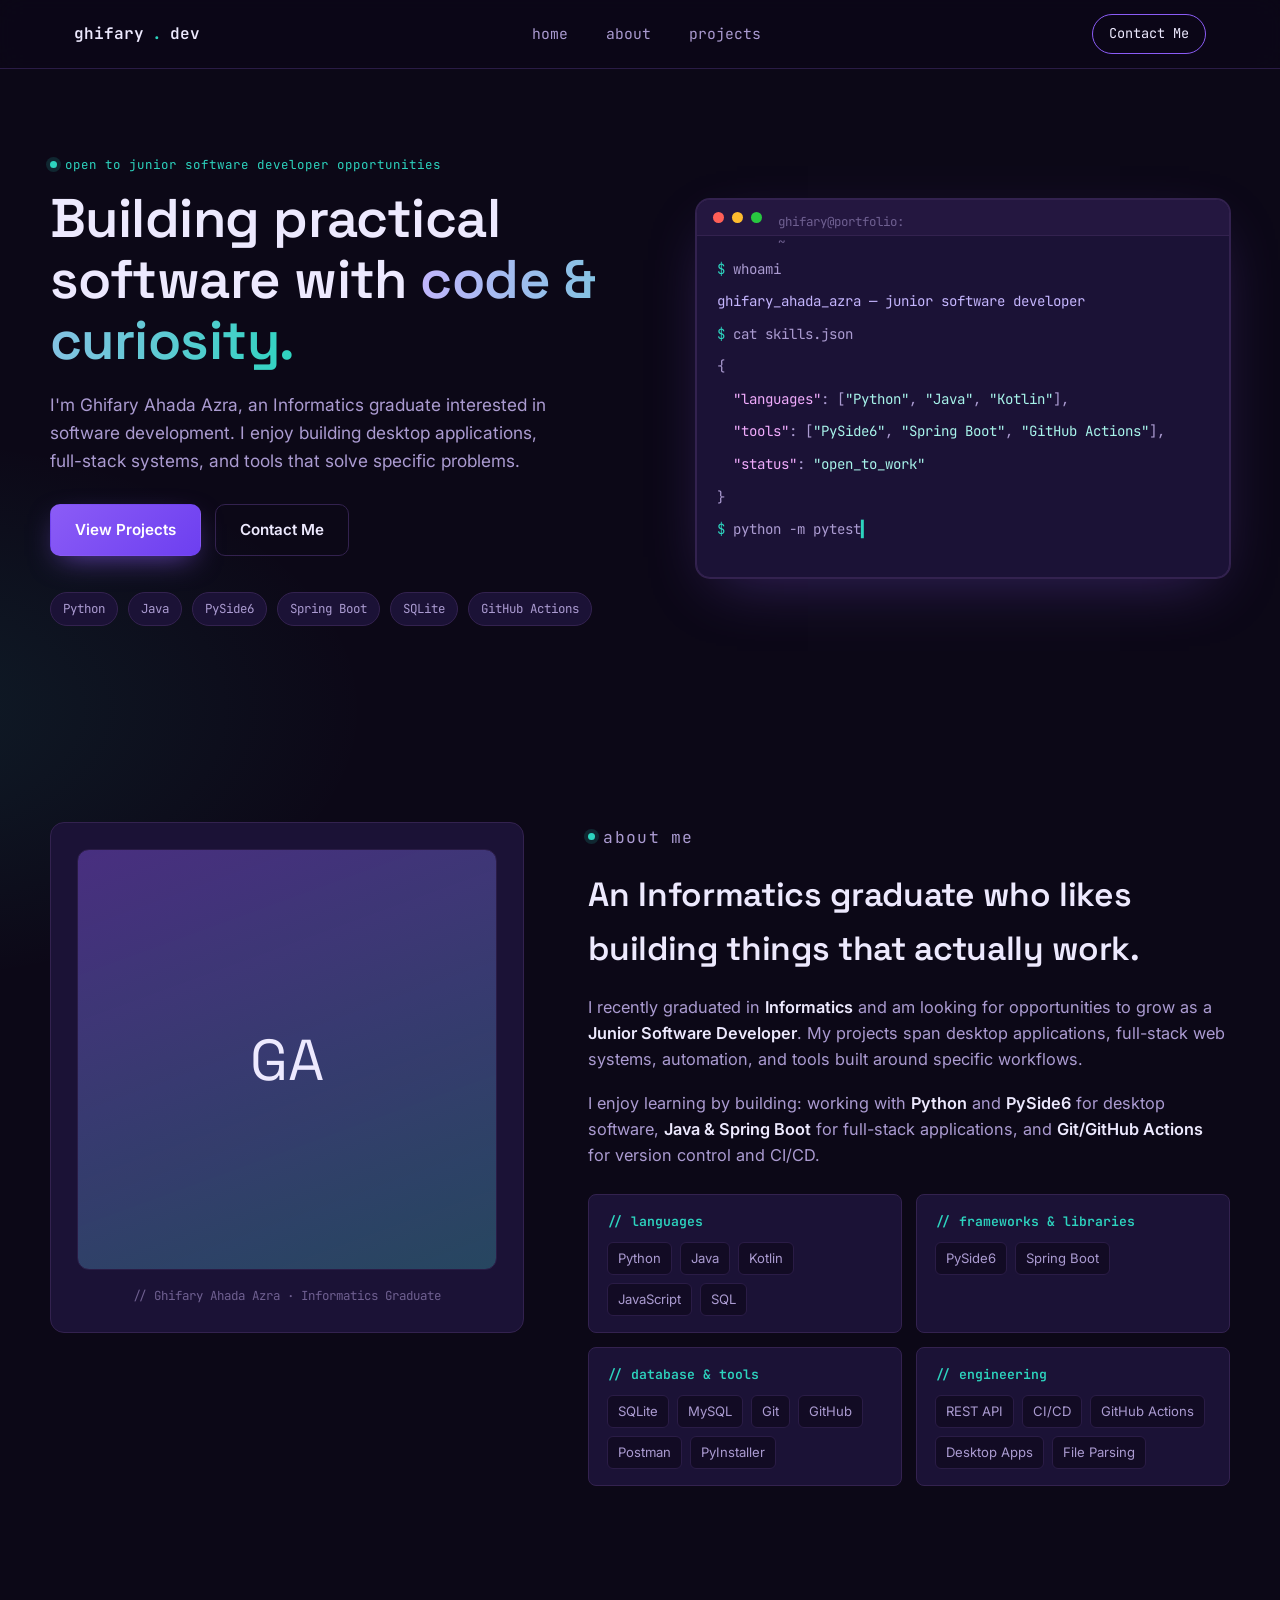
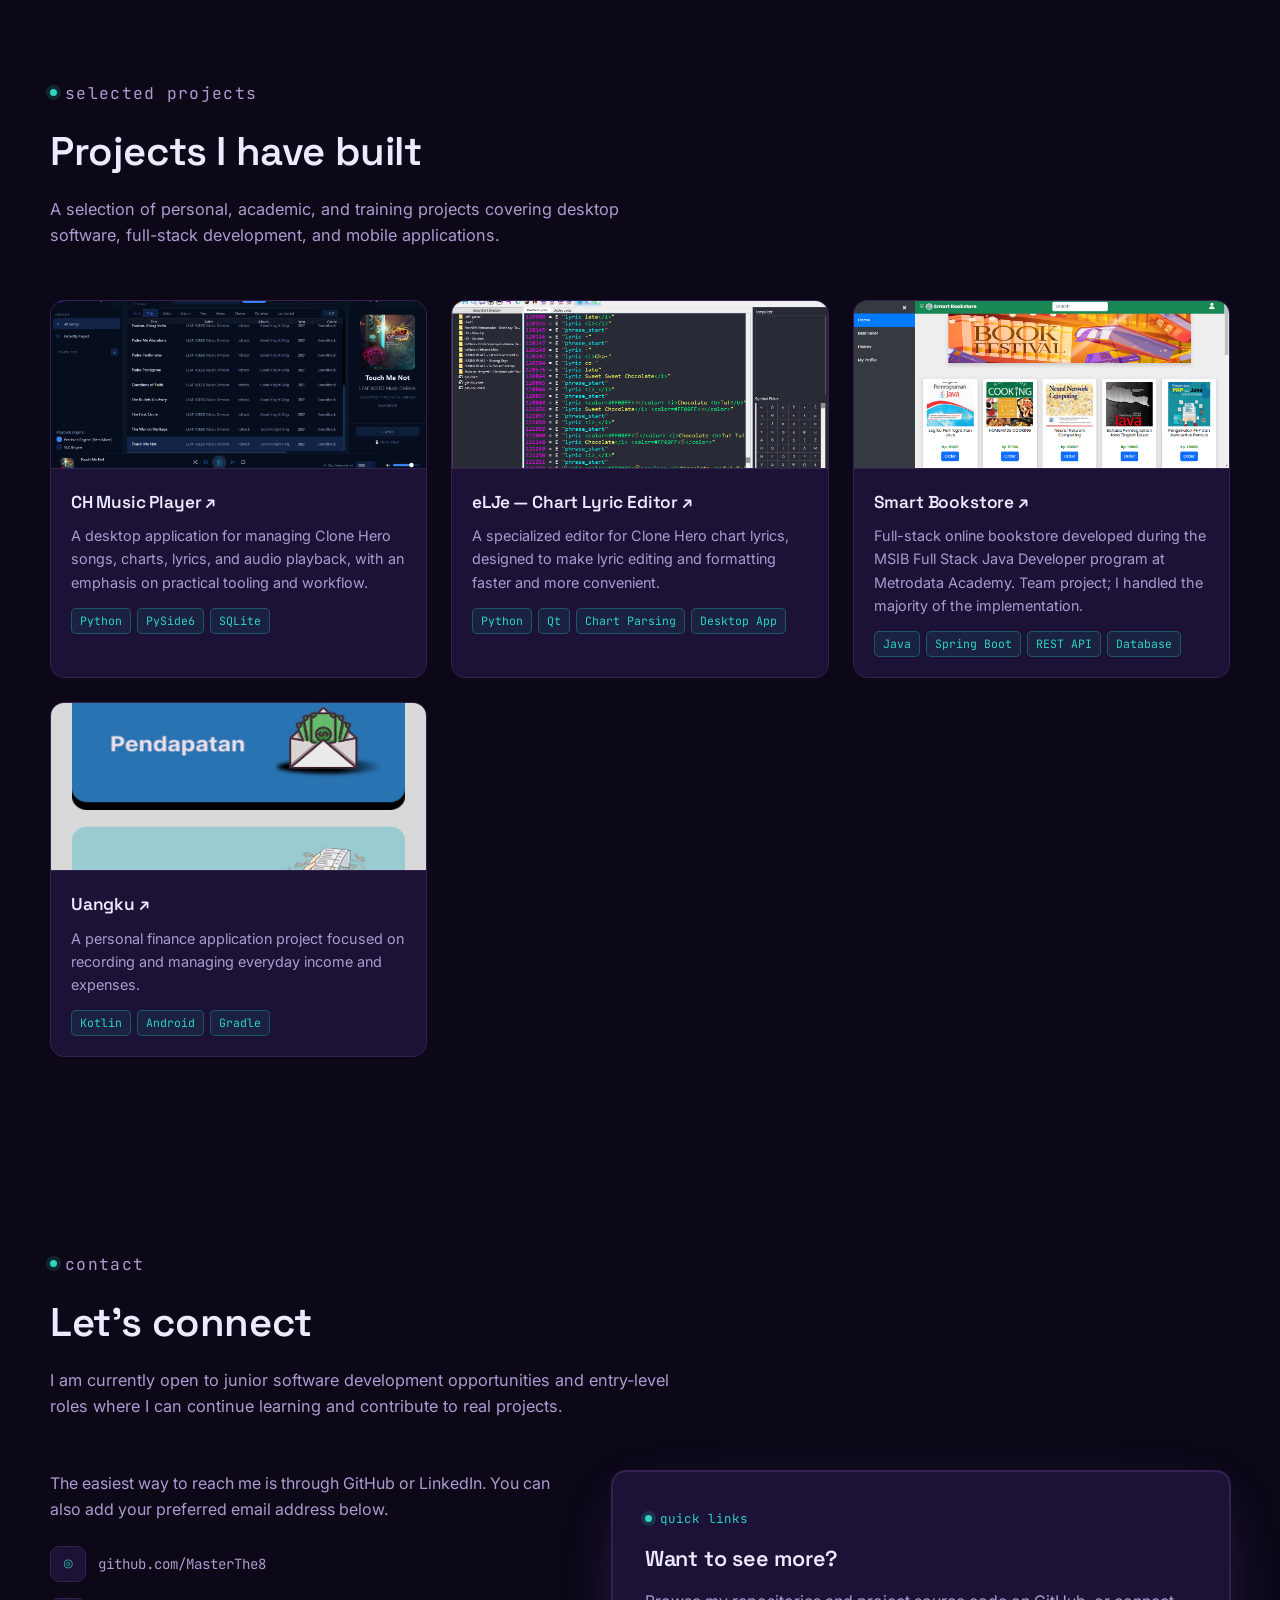
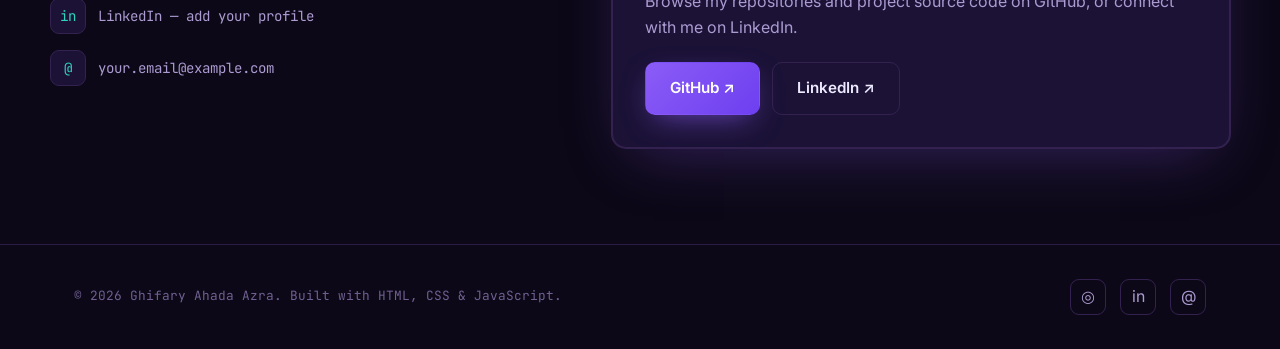
==== index.html @ c0bb08ba "initial commit" ====
<!DOCTYPE html>
<html lang="id">
<head>
<meta charset="UTF-8">
<meta name="viewport" content="width=device-width, initial-scale=1.0">
<title>Ghifary Ahada Azra — Junior Software Developer</title>
<meta name="description" content="Portfolio Ghifary Ahada Azra, Informatics graduate interested in software development, desktop applications, Java, Python, and full-stack development.">
<link rel="preconnect" href="https://fonts.googleapis.com">
<link href="https://fonts.googleapis.com/css2?family=Space+Grotesk:wght@500;600;700&family=Inter:wght@400;500;600;700&family=JetBrains+Mono:wght@400;500;600&display=swap" rel="stylesheet">
<link rel="stylesheet" href="style.css">
</head>
<body>

<!-- ============ NAVBAR ============ -->
<header class="navbar">
  <div class="wrap nav-inner">
    <a href="#home" class="brand">ghifary<span class="dot">.</span>dev</a>
    <nav class="nav-links" id="navLinks">
      <a href="#home">home</a>
      <a href="#about">about</a>
      <a href="#projects">projects</a>
    </nav>
    <a href="#contact" class="nav-cta desktop-only">Contact Me</a>
    <button class="nav-toggle" id="navToggle" aria-label="Buka menu navigasi" aria-expanded="false">
      <span></span><span></span><span></span>
    </button>
  </div>
</header>

<!-- ============ HERO ============ -->
<section class="hero wrap" id="home">
  <div class="hero-copy">
    <p class="eyebrow">open to junior software developer opportunities</p>
    <h1>Building practical software with <span class="grad">code &amp; curiosity.</span></h1>
    <p class="lede">
      I'm Ghifary Ahada Azra, an Informatics graduate interested in software development.
      I enjoy building desktop applications, full-stack systems, and tools that solve specific problems.
    </p>
    <div class="hero-actions">
      <a href="#projects" class="btn btn-primary">View Projects</a>
      <a href="#contact" class="btn btn-ghost">Contact Me</a>
    </div>
    <div class="stack-row">
      <span class="chip">Python</span>
      <span class="chip">Java</span>
      <span class="chip">PySide6</span>
      <span class="chip">Spring Boot</span>
      <span class="chip">SQLite</span>
      <span class="chip">GitHub Actions</span>
    </div>
  </div>

  <div class="terminal reveal">
    <div class="terminal-bar">
      <span></span><span></span><span></span>
      <span class="terminal-title">ghifary@portfolio: ~</span>
    </div>
    <div class="terminal-body">
      <div class="line"><span class="prompt">$</span> whoami</div>
      <div class="line out">ghifary_ahada_azra — junior software developer</div>
      <div class="line"><span class="prompt">$</span> cat skills.json</div>
      <div class="line">{</div>
      <div class="line">&nbsp;&nbsp;<span class="key">"languages"</span>: [<span class="str">"Python"</span>, <span class="str">"Java"</span>, <span class="str">"Kotlin"</span>],</div>
      <div class="line">&nbsp;&nbsp;<span class="key">"tools"</span>: [<span class="str">"PySide6"</span>, <span class="str">"Spring Boot"</span>, <span class="str">"GitHub Actions"</span>],</div>
      <div class="line">&nbsp;&nbsp;<span class="key">"status"</span>: <span class="str">"open_to_work"</span></div>
      <div class="line">}</div>
      <div class="line"><span class="prompt">$</span> <span id="typed-line"></span></div>
    </div>
  </div>
</section>

<!-- ============ ABOUT ============ -->
<section class="section about wrap reveal" id="about">
  <div class="about-visual">
    <div class="avatar-frame">GA</div>
    <p class="caption">// Ghifary Ahada Azra · Informatics Graduate</p>
  </div>

  <div class="about-body">
    <p class="eyebrow">about me</p>
    <h2 style="font-size:clamp(1.6rem,3vw,2.1rem); margin-bottom:18px;">An Informatics graduate who likes building things that actually work.</h2>
    <p>
      I recently graduated in <strong>Informatics</strong> and am looking for opportunities to grow as a
      <strong>Junior Software Developer</strong>. My projects span desktop applications, full-stack web systems,
      automation, and tools built around specific workflows.
    </p>
    <p>
      I enjoy learning by building: working with <strong>Python</strong> and <strong>PySide6</strong> for desktop software,
      <strong>Java &amp; Spring Boot</strong> for full-stack applications, and <strong>Git/GitHub Actions</strong> for version control and CI/CD.
    </p>

    <div class="skill-groups">
      <div class="skill-card">
        <h4>// languages</h4>
        <ul><li>Python</li><li>Java</li><li>Kotlin</li><li>JavaScript</li><li>SQL</li></ul>
      </div>
      <div class="skill-card">
        <h4>// frameworks &amp; libraries</h4>
        <ul><li>PySide6</li><li>Spring Boot</li>
      </div>
      <div class="skill-card">
        <h4>// database &amp; tools</h4>
        <ul><li>SQLite</li><li>MySQL</li><li>Git</li><li>GitHub</li><li>Postman</li><li>PyInstaller</li></ul>
      </div>
      <div class="skill-card">
        <h4>// engineering</h4>
        <ul><li>REST API</li><li>CI/CD</li><li>GitHub Actions</li><li>Desktop Apps</li><li>File Parsing</li></ul>
      </div>
    </div>
  </div>
</section>

<!-- ============ PROJECTS ============ -->
<section class="section wrap" id="projects">
  <div class="section-head reveal">
    <p class="eyebrow">selected projects</p>
    <h2>Projects I have built</h2>
    <p>A selection of personal, academic, and training projects covering desktop software, full-stack development, and mobile applications.</p>
  </div>

  <div class="projects-grid">

    <article class="project-card reveal">
      <div class="project-thumb">
        <img src="img/ch_music_player.png" alt="CH Music Player interface screenshot">
      </div>
      <div class="project-body">
        <h3>
          <a href="https://github.com/MasterThe8" target="_blank" rel="noopener">
            CH Music Player ↗
          </a>
        </h3>
        <p>A desktop application for managing Clone Hero songs, charts, lyrics, and audio playback, with an emphasis on practical tooling and workflow.</p>
        <div class="tag-row">
          <span>Python</span>
          <span>PySide6</span>
          <span>SQLite</span>
        </div>
      </div>
    </article>

    <article class="project-card reveal">
      <div class="project-thumb">
        <img src="img/elje.jpg" alt="eLJe Chart Lyric Editor screenshot">
      </div>
      <div class="project-body">
        <h3>
          <a href="https://github.com/MasterThe8/eLJe-LyricJutsuEditor" target="_blank" rel="noopener">
            eLJe — Chart Lyric Editor ↗
          </a>
        </h3>
        <p>A specialized editor for Clone Hero chart lyrics, designed to make lyric editing and formatting faster and more convenient.</p>
        <div class="tag-row">
          <span>Python</span>
          <span>Qt</span>
          <span>Chart Parsing</span>
          <span>Desktop App</span>
        </div>
      </div>
    </article>

    <article class="project-card reveal">
      <div class="project-thumb">
        <img src="img/smart_bookstore.jpg" alt="Smart Bookstore dashboard screenshot">
      </div>
      <div class="project-body">
        <h3>
          <a href="https://github.com/MasterThe8/Aplikasi-Toko-Buku-Online-Menggunakan-Spring-Boot" target="_blank" rel="noopener">
            Smart Bookstore ↗
          </a>
        </h3>
        <p>Full-stack online bookstore developed during the MSIB Full Stack Java Developer program at Metrodata Academy. Team project; I handled the majority of the implementation.</p>
        <div class="tag-row">
          <span>Java</span>
          <span>Spring Boot</span>
          <span>REST API</span>
          <span>Database</span>
        </div>
      </div>
    </article>

    <article class="project-card reveal">
      <div class="project-thumb">
        <img src="img/uangku.jpeg" alt="Uangku mobile application screenshot">
      </div>
      <div class="project-body">
        <h3>
          <a href="https://github.com/MasterThe8/Uangku" target="_blank" rel="noopener">
            Uangku ↗
          </a>
        </h3>
        <p>A personal finance application project focused on recording and managing everyday income and expenses.</p>
        <div class="tag-row">
          <span>Kotlin</span>
          <span>Android</span>
          <span>Gradle</span>
        </div>
      </div>
    </article>

  </div>
</section>


<!-- ============ CONTACT ============ -->
<section class="section wrap" id="contact">
  <div class="section-head reveal">
    <p class="eyebrow">contact</p>
    <h2>Let’s connect</h2>
    <p>I am currently open to junior software development opportunities and entry-level roles where I can continue learning and contribute to real projects.</p>
  </div>

  <div class="contact-inner">
    <div class="contact-info reveal">
      <p>The easiest way to reach me is through GitHub or LinkedIn. You can also add your preferred email address below.</p>
      <ul class="info-list">
        <li><span class="info-ico">◎</span> <a href="https://github.com/MasterThe8" target="_blank" rel="noopener">github.com/MasterThe8</a></li>
        <li><span class="info-ico">in</span> <a href="#" target="_blank" rel="noopener">LinkedIn — add your profile</a></li>
        <li><span class="info-ico">@</span> <a href="mailto:your.email@example.com">your.email@example.com</a></li>
      </ul>
    </div>

    <div class="form-card reveal">
      <p class="eyebrow">quick links</p>
      <h3 style="font-size:1.35rem; margin-bottom:12px;">Want to see more?</h3>
      <p style="color:var(--text-dim); margin-bottom:22px;">Browse my repositories and project source code on GitHub, or connect with me on LinkedIn.</p>
      <div style="display:flex; gap:12px; flex-wrap:wrap;">
        <a href="https://github.com/MasterThe8" target="_blank" rel="noopener" class="btn btn-primary">GitHub ↗</a>
        <a href="#" class="btn btn-ghost">LinkedIn ↗</a>
      </div>
    </div>
  </div>
</section>

<!-- ============ FOOTER ============ -->
<footer>
  <div class="wrap footer-inner">
    <p>© <span id="year"></span> Ghifary Ahada Azra. Built with HTML, CSS &amp; JavaScript.</p>
    <div class="social-row">
      <a href="https://github.com/MasterThe8" target="_blank" rel="noopener" aria-label="GitHub">◎</a>
      <a href="#" target="_blank" rel="noopener" aria-label="LinkedIn">in</a>
      <a href="mailto:your.email@example.com" aria-label="Email">@</a>
    </div>
  </div>
</footer>

<script src="script.js"></script>

</body>
</html>
---- style.css ----
/* ============ TOKENS ============ */
  :root{
    --bg:#0c0817;
    --bg-alt:#120b24;
    --surface:#1b1236;
    --surface-2:#241740;
    --border:#33224f;
    --border-soft:#2a1c46;
    --primary:#8b5cf6;
    --primary-dim:#6d3ff0;
    --primary-light:#c4b5fd;
    --accent:#2dd4bf;
    --accent-soft:#a7f3ea;
    --text:#ede9fe;
    --text-dim:#ab9bd1;
    --text-mute:#6f6091;
    --mono: 'JetBrains Mono', ui-monospace, monospace;
    --display: 'Space Grotesk', 'Inter', sans-serif;
    --body: 'Inter', sans-serif;
    --radius: 14px;
    --radius-sm: 8px;
    --shadow-glow: 0 0 0 1px var(--border), 0 20px 60px -20px rgba(139,92,246,.35);
    --maxw: 1180px;
  }

  *,*::before,*::after{ box-sizing:border-box; margin:0; padding:0; }
  html{ scroll-behavior:smooth; }
  @media (prefers-reduced-motion: reduce){
    html{ scroll-behavior:auto; }
    *{ animation-duration:.01ms !important; animation-iteration-count:1 !important; transition-duration:.01ms !important; }
  }

  body{
    background:
      radial-gradient(1100px 560px at 85% -10%, rgba(139,92,246,.20), transparent 60%),
      radial-gradient(900px 500px at -10% 20%, rgba(45,212,191,.10), transparent 55%),
      var(--bg);
    color:var(--text);
    font-family:var(--body);
    line-height:1.6;
    -webkit-font-smoothing:antialiased;
    overflow-x:hidden;
  }

  img{ max-width:100%; display:block; }
  a{ color:inherit; text-decoration:none; }
  ul{ list-style:none; }
  button{ font:inherit; cursor:pointer; }
  input,textarea{ font:inherit; }

  ::selection{ background:var(--primary); color:#fff; }

  :focus-visible{
    outline:2px solid var(--accent);
    outline-offset:3px;
    border-radius:4px;
  }

  .wrap{
    max-width:var(--maxw);
    margin-inline:auto;
    padding-inline:24px;
  }

  .eyebrow{
    font-family:var(--mono);
    font-size:.78rem;
    letter-spacing:.08em;
    color:var(--accent);
    display:inline-flex;
    align-items:center;
    gap:8px;
    margin-bottom:14px;
    text-transform:none;
  }
  .eyebrow::before{
    content:"";
    width:7px;height:7px;border-radius:50%;
    background:var(--accent);
    box-shadow:0 0 0 4px rgba(45,212,191,.15);
  }

  h1,h2,h3{ font-family:var(--display); font-weight:600; letter-spacing:-.01em; }

  .section{ padding:96px 0; position:relative; }
  .section-head{ max-width:640px; margin-bottom:52px; }
  .section-head h2{ font-size:clamp(1.7rem,3.4vw,2.5rem); margin-bottom:12px; }
  .section-head p{ color:var(--text-dim); font-size:1.02rem; }

  code, .mono{ font-family:var(--mono); }

  /* ============ SCROLLBAR ============ */
  ::-webkit-scrollbar{ width:10px; }
  ::-webkit-scrollbar-track{ background:var(--bg); }
  ::-webkit-scrollbar-thumb{ background:var(--surface-2); border-radius:10px; border:2px solid var(--bg); }

  /* ============ NAVBAR ============ */
  .navbar{
    position:fixed; top:0; left:0; right:0; z-index:100;
    backdrop-filter:blur(14px) saturate(140%);
    background:rgba(12,8,23,.72);
    border-bottom:1px solid var(--border-soft);
  }
  .nav-inner{
    display:flex; align-items:center; justify-content:space-between;
    height:68px;
  }
  .brand{
    font-family:var(--mono); font-weight:600; font-size:1rem;
    color:var(--text); display:flex; align-items:center; gap:8px;
  }
  .brand .dot{ color:var(--accent); }
  .nav-links{ display:flex; gap:34px; align-items:center; }
  .nav-links a{
    font-size:.92rem; color:var(--text-dim); font-family:var(--mono);
    position:relative; padding:4px 2px; transition:color .2s ease;
  }
  .nav-links a::after{
    content:""; position:absolute; left:0; bottom:-4px; height:1px; width:0;
    background:var(--accent); transition:width .25s ease;
  }
  .nav-links a:hover, .nav-links a:focus-visible{ color:var(--text); }
  .nav-links a:hover::after, .nav-links a:focus-visible::after{ width:100%; }

  .nav-cta{
    border:1px solid var(--primary); color:var(--text);
    padding:8px 16px; border-radius:999px; font-size:.85rem;
    font-family:var(--mono); transition:.25s ease;
  }
  .nav-cta:hover{ background:var(--primary); box-shadow:0 0 24px rgba(139,92,246,.5); }

  .nav-toggle{
    display:none; flex-direction:column; gap:5px; background:none; border:none;
    width:34px; height:28px; justify-content:center; align-items:flex-end;
  }
  .nav-toggle span{ display:block; height:2px; background:var(--text); border-radius:2px; transition:.3s ease; }
  .nav-toggle span:nth-child(1){ width:24px; }
  .nav-toggle span:nth-child(2){ width:18px; }
  .nav-toggle span:nth-child(3){ width:24px; }
  .nav-toggle.active span:nth-child(1){ transform:translateY(7px) rotate(45deg); width:24px; }
  .nav-toggle.active span:nth-child(2){ opacity:0; }
  .nav-toggle.active span:nth-child(3){ transform:translateY(-7px) rotate(-45deg); width:24px; }

  /* ============ HERO ============ */
  .hero{
    padding:150px 0 100px;
    display:grid;
    grid-template-columns:1.05fr .95fr;
    gap:56px;
    align-items:center;
  }
  .hero-copy h1{
    font-size:clamp(2.2rem,5vw,3.4rem);
    line-height:1.12;
    margin-bottom:20px;
  }
  .hero-copy h1 .grad{
    background:linear-gradient(100deg,var(--primary-light),var(--accent));
    -webkit-background-clip:text; background-clip:text; color:transparent;
  }
  .hero-copy .lede{
    color:var(--text-dim); font-size:1.08rem; max-width:520px; margin-bottom:30px;
  }
  .hero-actions{ display:flex; gap:14px; flex-wrap:wrap; margin-bottom:36px; }

  .btn{
    display:inline-flex; align-items:center; gap:8px;
    padding:13px 24px; border-radius:10px; font-weight:600; font-size:.95rem;
    transition:transform .2s ease, box-shadow .2s ease, background .2s ease, border-color .2s ease;
    border:1px solid transparent;
  }
  .btn-primary{
    background:linear-gradient(135deg,var(--primary),var(--primary-dim));
    color:#fff; box-shadow:0 10px 30px -10px rgba(139,92,246,.7);
  }
  .btn-primary:hover{ transform:translateY(-2px); box-shadow:0 16px 34px -10px rgba(139,92,246,.85); }
  .btn-ghost{
    border-color:var(--border); color:var(--text);
  }
  .btn-ghost:hover{ border-color:var(--accent); color:var(--accent); transform:translateY(-2px); }

  .stack-row{ display:flex; gap:10px; flex-wrap:wrap; }
  .chip{
    font-family:var(--mono); font-size:.78rem; color:var(--text-dim);
    border:1px solid var(--border); padding:6px 12px; border-radius:999px;
    background:var(--surface);
  }

  /* terminal card */
  .terminal{
    background:var(--surface);
    border:1px solid var(--border);
    border-radius:var(--radius);
    box-shadow:var(--shadow-glow);
    overflow:hidden;
  }
  .terminal-bar{
    display:flex; align-items:center; gap:8px;
    padding:12px 16px;
    background:var(--surface-2);
    border-bottom:1px solid var(--border);
  }
  .terminal-bar span{ width:11px; height:11px; border-radius:50%; }
  .terminal-bar span:nth-child(1){ background:#ff5f57; }
  .terminal-bar span:nth-child(2){ background:#febc2e; }
  .terminal-bar span:nth-child(3){ background:#28c840; }
  .terminal-title{
    margin-left:8px; font-family:var(--mono); font-size:.78rem; color:var(--text-mute);
  }
  .terminal-body{
    padding:22px 20px 26px;
    font-family:var(--mono);
    font-size:.88rem;
    min-height:230px;
  }
  .terminal-body .line{ margin-bottom:10px; color:var(--text-dim); }
  .terminal-body .prompt{ color:var(--accent); }
  .terminal-body .out{ color:var(--primary-light); }
  .terminal-body .key{ color:#f0abfc; }
  .terminal-body .str{ color:var(--accent-soft); }
  #typed-line::after{
    content:"▍"; color:var(--accent); animation:blink 1s step-end infinite;
  }
  @keyframes blink{ 50%{ opacity:0; } }

  /* ============ ABOUT ============ */
  .about{ display:grid; grid-template-columns:.85fr 1.15fr; gap:64px; align-items:start; }
  .about-visual{
    position:relative;
    border-radius:var(--radius);
    border:1px solid var(--border);
    background:var(--surface);
    padding:26px;
  }
  .avatar-frame{
    width:100%; aspect-ratio:1/1; border-radius:12px;
    background:
      linear-gradient(160deg, rgba(139,92,246,.35), rgba(45,212,191,.25)),
      var(--surface-2);
    display:flex; align-items:center; justify-content:center;
    font-family:var(--display); font-size:3.6rem; color:var(--text);
    border:1px solid var(--border-soft);
    overflow:hidden;
  }
  .about-visual .caption{
    margin-top:16px; font-family:var(--mono); font-size:.78rem; color:var(--text-mute); text-align:center;
  }
  .about-body p{ color:var(--text-dim); margin-bottom:18px; font-size:1.02rem; }
  .about-body strong{ color:var(--text); font-weight:600; }

  .skill-groups{
    display:grid; grid-template-columns:repeat(2,1fr); gap:14px; margin-top:26px;
  }
  .skill-card{
    background:var(--surface); border:1px solid var(--border); border-radius:var(--radius-sm);
    padding:16px 18px;
  }
  .skill-card h4{
    font-family:var(--mono); font-size:.82rem; color:var(--accent); margin-bottom:10px; font-weight:600;
  }
  .skill-card ul{ display:flex; flex-wrap:wrap; gap:8px; }
  .skill-card li{
    font-size:.82rem; color:var(--text-dim); background:var(--bg-alt);
    border:1px solid var(--border-soft); padding:5px 10px; border-radius:6px;
  }

  /* ============ PROJECTS ============ */
  .projects-grid{
    display:grid;
    grid-template-columns:repeat(3,1fr);
    gap:24px;
  }
  .project-card{
    position:relative;
    border-radius:var(--radius);
    border:1px solid var(--border);
    background:var(--surface);
    overflow:hidden;
    transition:transform .35s cubic-bezier(.2,.8,.2,1), border-color .35s ease, box-shadow .35s ease;
  }
  .project-card:hover, .project-card:focus-within{
    transform:translateY(-8px);
    border-color:var(--primary);
    box-shadow:0 24px 50px -20px rgba(139,92,246,.55);
  }
  .project-thumb{
    height:168px;
    position:relative;
    display:flex; align-items:center; justify-content:center;
    font-family:var(--mono); font-size:.78rem; color:rgba(237,233,254,.55);
    overflow:hidden;
    border-bottom:1px solid var(--border);
  }

  .project-thumb img {
    position: relative;
    z-index: 2;
    width: 100%;
    height: 100%;
    object-fit: cover; /* Menjaga agar rasio gambar tetap rapi di dalam kotak */
  }

  .project-thumb::before{
    content:""; position:absolute; inset:0;
    background:linear-gradient(135deg,var(--proj-a,#3b1f6b),var(--proj-b,#0d3d38));
    transition:transform .5s ease;
  }
  .project-card:hover .project-thumb::before{ transform:scale(1.08) rotate(1deg); }
  .project-thumb span{ position:relative; z-index:1; letter-spacing:.03em; }

  .project-overlay{
    position:absolute; inset:0;
    display:flex; align-items:center; justify-content:center; gap:12px;
    background:rgba(12,8,23,.72);
    opacity:0; transition:opacity .3s ease;
  }
  .project-card:hover .project-overlay, .project-card:focus-within .project-overlay{ opacity:1; }
  .overlay-btn{
    width:42px; height:42px; border-radius:50%;
    background:var(--surface-2); border:1px solid var(--border);
    display:flex; align-items:center; justify-content:center;
    transform:translateY(10px); transition:transform .3s ease, background .3s ease;
  }
  .project-card:hover .overlay-btn{ transform:translateY(0); }
  .overlay-btn:hover{ background:var(--primary); }

  .project-body{ padding:20px; }
  .project-body h3{ font-size:1.08rem; margin-bottom:8px; }
  .project-body p{ color:var(--text-dim); font-size:.9rem; margin-bottom:14px; }
  .tag-row{ display:flex; flex-wrap:wrap; gap:6px; }
  .tag-row span{
    font-family:var(--mono); font-size:.72rem; color:var(--accent);
    border:1px solid rgba(45,212,191,.3); background:rgba(45,212,191,.08);
    padding:3px 8px; border-radius:5px;
  }

  /* ============ CONTACT ============ */
  .contact-inner{
    display:grid; grid-template-columns:.9fr 1.1fr; gap:56px;
  }
  .contact-info p{ color:var(--text-dim); margin-bottom:24px; }
  .info-list{ display:flex; flex-direction:column; gap:16px; }
  .info-list li{
    display:flex; align-items:center; gap:12px;
    font-family:var(--mono); font-size:.88rem; color:var(--text-dim);
  }
  .info-list a:hover{ color:var(--accent); }
  .info-ico{
    width:36px; height:36px; border-radius:9px; background:var(--surface);
    border:1px solid var(--border); display:flex; align-items:center; justify-content:center;
    color:var(--accent); flex-shrink:0;
  }

  .form-card{
    background:var(--surface); border:1px solid var(--border); border-radius:var(--radius);
    padding:32px; box-shadow:var(--shadow-glow);
  }
  .field{ margin-bottom:20px; }
  .field label{
    display:block; font-family:var(--mono); font-size:.78rem; color:var(--text-dim);
    margin-bottom:8px;
  }
  .field input, .field textarea{
    width:100%; background:var(--bg-alt); border:1px solid var(--border-soft);
    color:var(--text); padding:12px 14px; border-radius:9px; font-size:.92rem;
    transition:border-color .2s ease, box-shadow .2s ease;
  }
  .field input::placeholder, .field textarea::placeholder{ color:var(--text-mute); }
  .field input:focus, .field textarea:focus{
    border-color:var(--primary); box-shadow:0 0 0 3px rgba(139,92,246,.18); outline:none;
  }
  .field textarea{ resize:vertical; min-height:120px; }
  .field-error{ font-size:.76rem; color:#fb7185; margin-top:6px; display:none; }
  .field.invalid input, .field.invalid textarea{ border-color:#fb7185; }
  .field.invalid .field-error{ display:block; }

  .form-status{
    margin-top:16px; font-family:var(--mono); font-size:.85rem; display:none;
    padding:12px 14px; border-radius:8px;
  }
  .form-status.show{ display:block; }
  .form-status.ok{ background:rgba(45,212,191,.1); border:1px solid rgba(45,212,191,.35); color:var(--accent-soft); }

  .submit-btn{ width:100%; justify-content:center; border:none; }

  /* ============ FOOTER ============ */
  footer{
    border-top:1px solid var(--border-soft);
    padding:34px 0;
  }
  .footer-inner{
    display:flex; align-items:center; justify-content:space-between; flex-wrap:wrap; gap:14px;
  }
  .footer-inner p{ font-family:var(--mono); font-size:.8rem; color:var(--text-mute); }
  .social-row{ display:flex; gap:14px; }
  .social-row a{
    width:36px; height:36px; border-radius:9px; border:1px solid var(--border);
    display:flex; align-items:center; justify-content:center; color:var(--text-dim);
    transition:.2s ease;
  }
  .social-row a:hover{ color:var(--accent); border-color:var(--accent); }

  /* ============ REVEAL ============ */
  .reveal{ opacity:0; transform:translateY(24px); transition:opacity .7s ease, transform .7s ease; }
  .reveal.in{ opacity:1; transform:translateY(0); }

  /* ============ RESPONSIVE ============ */
  @media (max-width:980px){
    .hero{ grid-template-columns:1fr; padding-top:130px; }
    .about{ grid-template-columns:1fr; }
    .about-visual{ max-width:320px; }
    .projects-grid{ grid-template-columns:repeat(2,1fr); }
    .contact-inner{ grid-template-columns:1fr; }
  }

  @media (max-width:720px){
    .nav-links{
      position:fixed; top:68px; left:0; right:0;
      flex-direction:column; align-items:flex-start; gap:0;
      background:rgba(12,8,23,.97); border-bottom:1px solid var(--border-soft);
      max-height:0; overflow:hidden; transition:max-height .3s ease;
    }
    .nav-links.open{ max-height:320px; }
    .nav-links a{ width:100%; padding:16px 24px; border-bottom:1px solid var(--border-soft); }
    .nav-links .nav-cta{ margin:16px 24px; }
    .nav-toggle{ display:flex; }
    .nav-cta.desktop-only{ display:none; }
    .section{ padding:70px 0; }
    .projects-grid{ grid-template-columns:1fr; }
    .skill-groups{ grid-template-columns:1fr; }
  }

  @media (max-width:480px){
    .hero-copy h1{ font-size:1.9rem; }
    .terminal-body{ font-size:.8rem; }
    .form-card{ padding:22px; }
  }
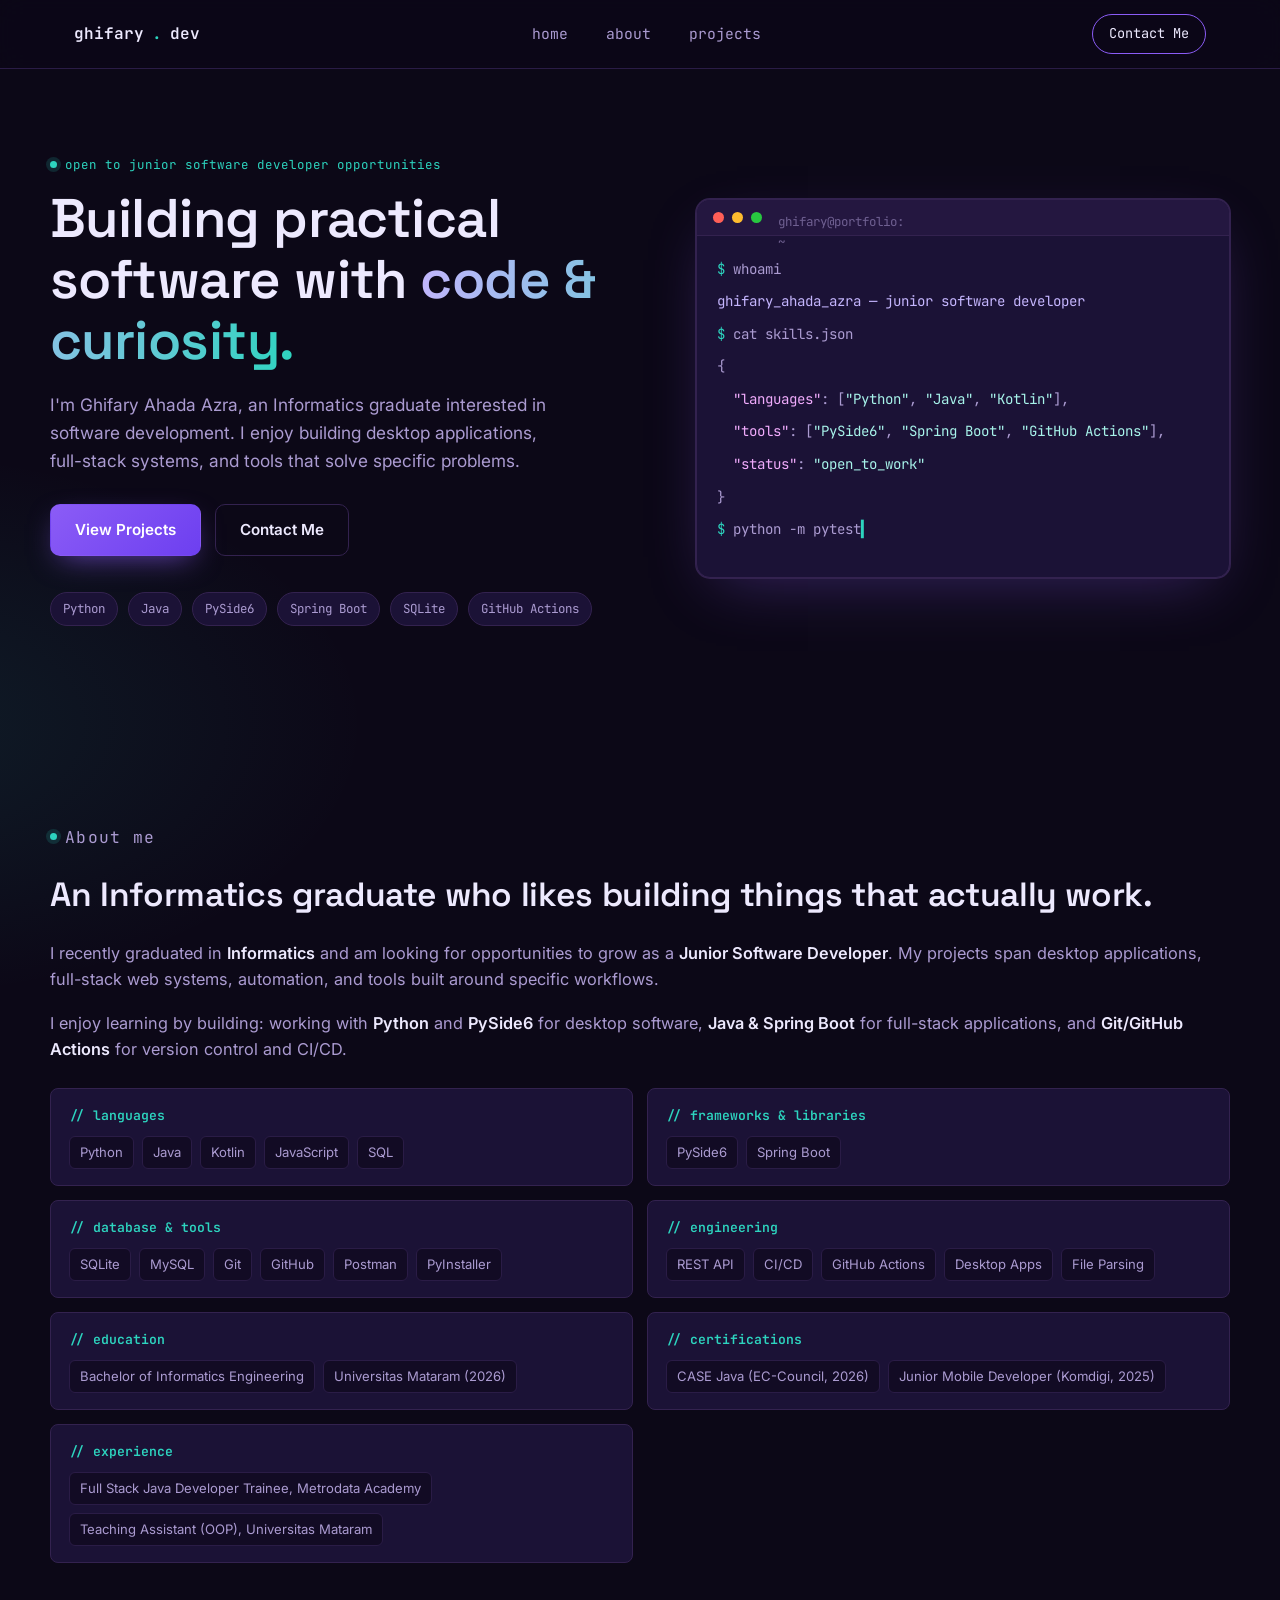
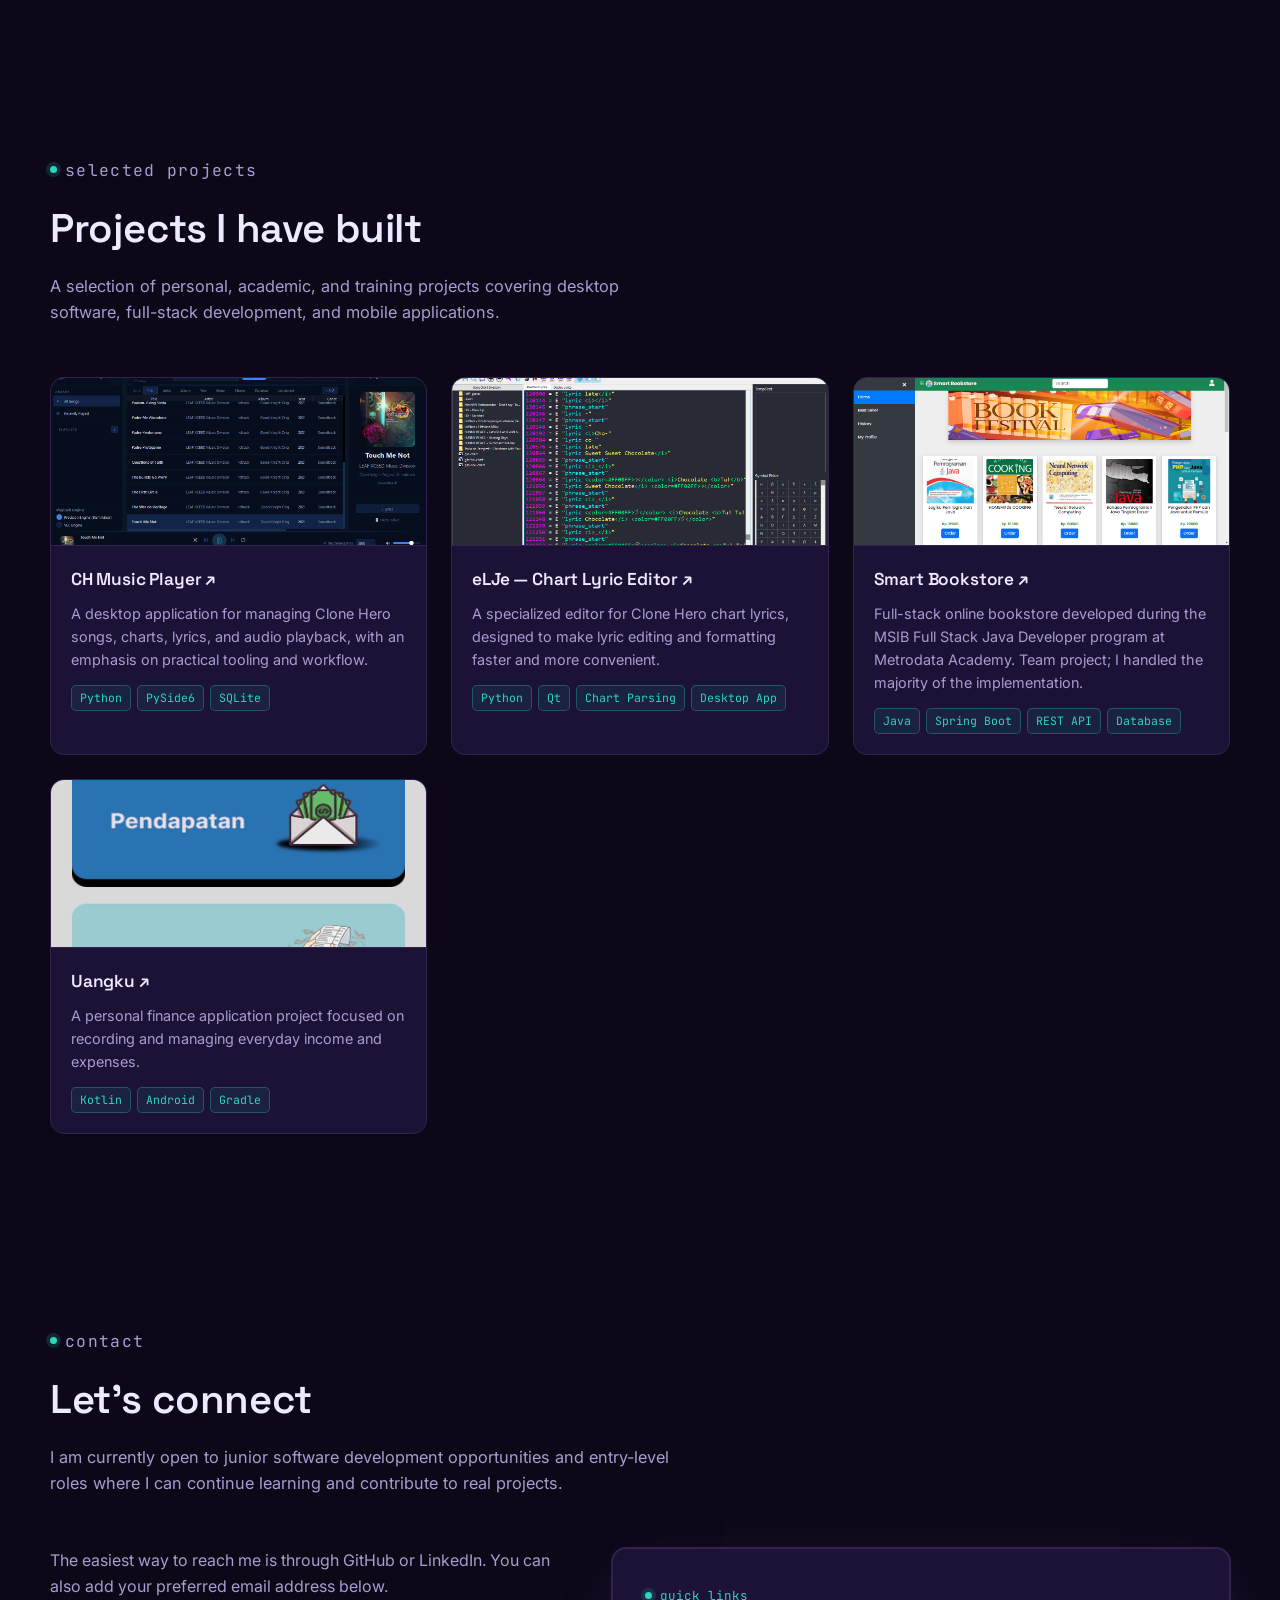
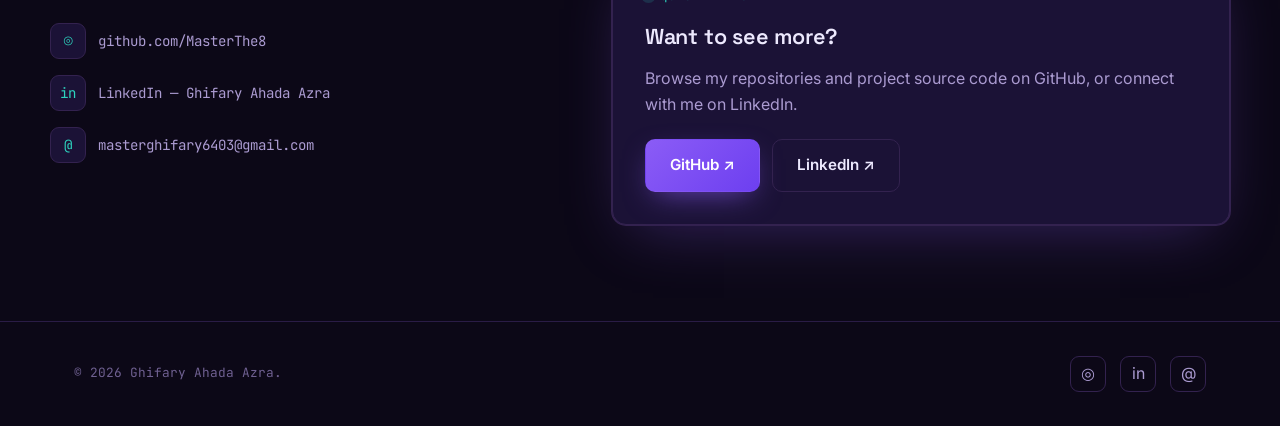
==== commit dfd9470f: "update" ====
--- a/index.html
+++ b/index.html
@@ -71,13 +71,13 @@
 
 <!-- ============ ABOUT ============ -->
 <section class="section about wrap reveal" id="about">
-  <div class="about-visual">
+  <!-- <div class="about-visual">
     <div class="avatar-frame">GA</div>
     <p class="caption">// Ghifary Ahada Azra · Informatics Graduate</p>
-  </div>
+  </div> -->
 
   <div class="about-body">
-    <p class="eyebrow">about me</p>
+    <p class="eyebrow">About me</p>
     <h2 style="font-size:clamp(1.6rem,3vw,2.1rem); margin-bottom:18px;">An Informatics graduate who likes building things that actually work.</h2>
     <p>
       I recently graduated in <strong>Informatics</strong> and am looking for opportunities to grow as a
@@ -96,7 +96,7 @@
       </div>
       <div class="skill-card">
         <h4>// frameworks &amp; libraries</h4>
-        <ul><li>PySide6</li><li>Spring Boot</li>
+        <ul><li>PySide6</li><li>Spring Boot</li></ul>
       </div>
       <div class="skill-card">
         <h4>// database &amp; tools</h4>
@@ -105,6 +105,18 @@
       <div class="skill-card">
         <h4>// engineering</h4>
         <ul><li>REST API</li><li>CI/CD</li><li>GitHub Actions</li><li>Desktop Apps</li><li>File Parsing</li></ul>
+      </div>
+      <div class="skill-card">
+        <h4>// education</h4>
+        <ul><li>Bachelor of Informatics Engineering</li><li>Universitas Mataram (2026)</li></ul>
+      </div>
+      <div class="skill-card">
+        <h4>// certifications</h4>
+        <ul><li>CASE Java (EC-Council, 2026)</li><li>Junior Mobile Developer (Komdigi, 2025)</li></ul>
+      </div>
+      <div class="skill-card">
+        <h4>// experience</h4>
+        <ul><li>Full Stack Java Developer Trainee, Metrodata Academy</li><li>Teaching Assistant (OOP), Universitas Mataram</li></ul>
       </div>
     </div>
   </div>
@@ -215,8 +227,8 @@
       <p>The easiest way to reach me is through GitHub or LinkedIn. You can also add your preferred email address below.</p>
       <ul class="info-list">
         <li><span class="info-ico">◎</span> <a href="https://github.com/MasterThe8" target="_blank" rel="noopener">github.com/MasterThe8</a></li>
-        <li><span class="info-ico">in</span> <a href="#" target="_blank" rel="noopener">LinkedIn — add your profile</a></li>
-        <li><span class="info-ico">@</span> <a href="mailto:your.email@example.com">your.email@example.com</a></li>
+        <li><span class="info-ico">in</span> <a href="https://www.linkedin.com/in/ghifary-ahada-azra" target="_blank" rel="noopener">LinkedIn — Ghifary Ahada Azra</a></li>
+        <li><span class="info-ico">@</span> <a href="mailto:masterghifary6403@gmail.com">masterghifary6403@gmail.com</a></li>
       </ul>
     </div>
 
@@ -226,7 +238,7 @@
       <p style="color:var(--text-dim); margin-bottom:22px;">Browse my repositories and project source code on GitHub, or connect with me on LinkedIn.</p>
       <div style="display:flex; gap:12px; flex-wrap:wrap;">
         <a href="https://github.com/MasterThe8" target="_blank" rel="noopener" class="btn btn-primary">GitHub ↗</a>
-        <a href="#" class="btn btn-ghost">LinkedIn ↗</a>
+        <a href="https://www.linkedin.com/in/ghifary-ahada-azra" class="btn btn-ghost">LinkedIn ↗</a>
       </div>
     </div>
   </div>
@@ -235,11 +247,11 @@
 <!-- ============ FOOTER ============ -->
 <footer>
   <div class="wrap footer-inner">
-    <p>© <span id="year"></span> Ghifary Ahada Azra. Built with HTML, CSS &amp; JavaScript.</p>
+    <p>© <span id="year"></span> Ghifary Ahada Azra.</p>
     <div class="social-row">
       <a href="https://github.com/MasterThe8" target="_blank" rel="noopener" aria-label="GitHub">◎</a>
-      <a href="#" target="_blank" rel="noopener" aria-label="LinkedIn">in</a>
-      <a href="mailto:your.email@example.com" aria-label="Email">@</a>
+      <a href="https://www.linkedin.com/in/ghifary-ahada-azra" target="_blank" rel="noopener" aria-label="LinkedIn">in</a>
+      <a href="mailto:masterghifary6403@gmail.com" aria-label="Email">@</a>
     </div>
   </div>
 </footer>
@@ -247,4 +259,4 @@
 <script src="script.js"></script>
 
 </body>
-</html>
+</html>
--- a/style.css
+++ b/style.css
@@ -1,4 +1,4 @@
-  /* ============ TOKENS ============ */
+/* ============ TOKENS ============ */
   :root{
     --bg:#0c0817;
     --bg-alt:#120b24;
@@ -245,6 +245,7 @@
   .about-visual .caption{
     margin-top:16px; font-family:var(--mono); font-size:.78rem; color:var(--text-mute); text-align:center;
   }
+  .about-body{ grid-column:1 / -1; }
   .about-body p{ color:var(--text-dim); margin-bottom:18px; font-size:1.02rem; }
   .about-body strong{ color:var(--text); font-weight:600; }
 
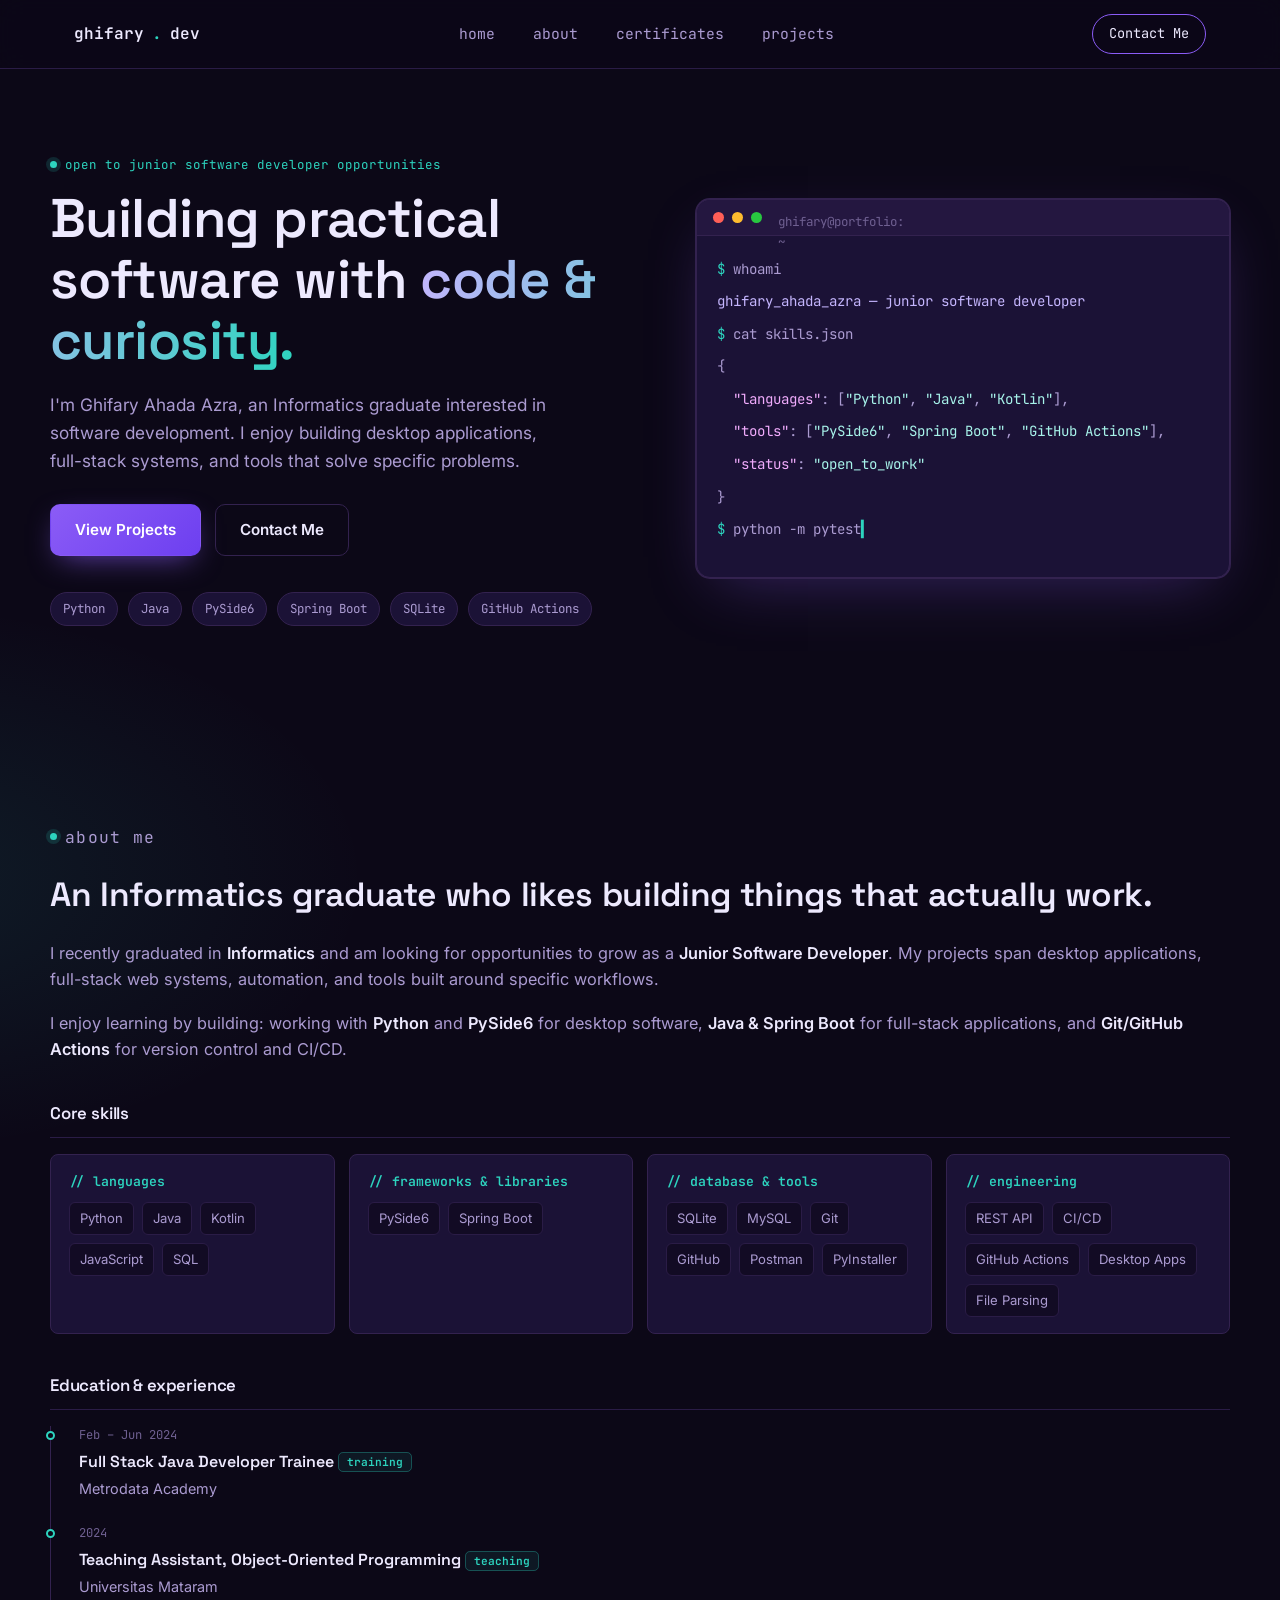
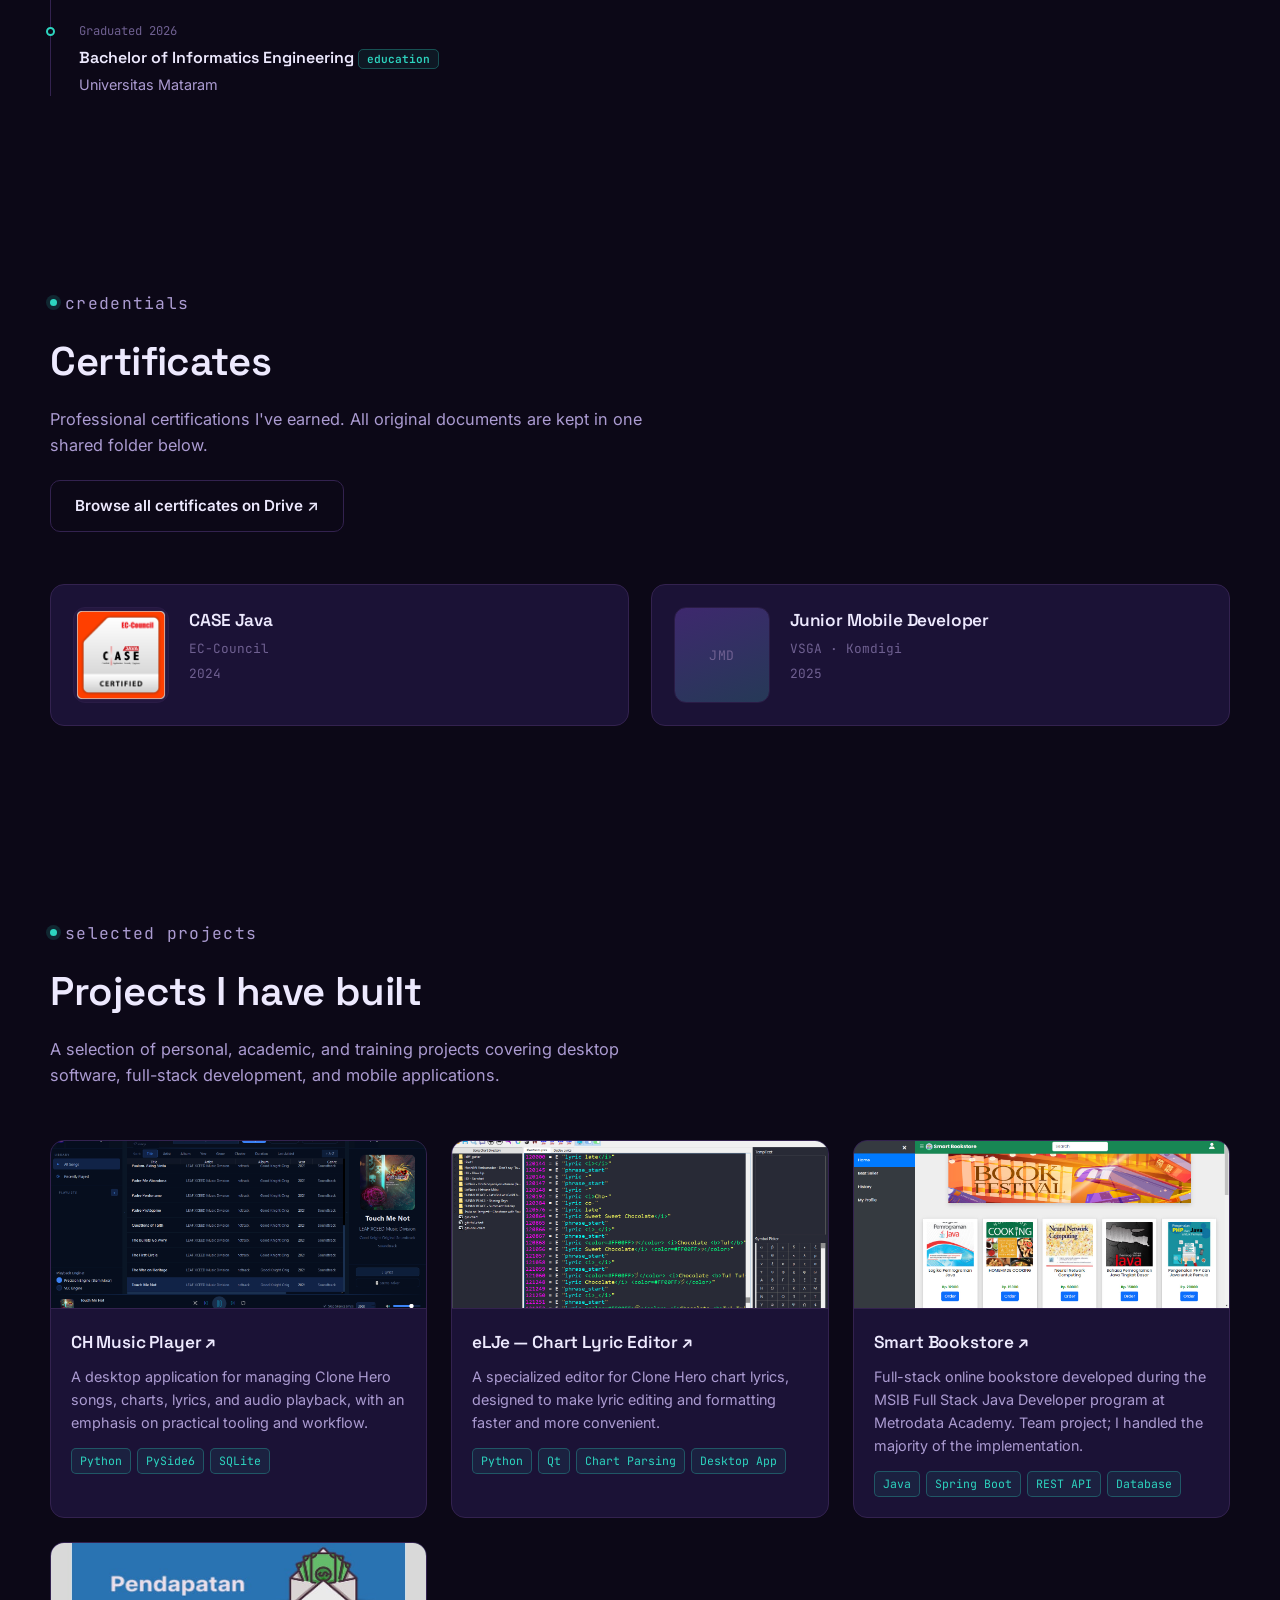
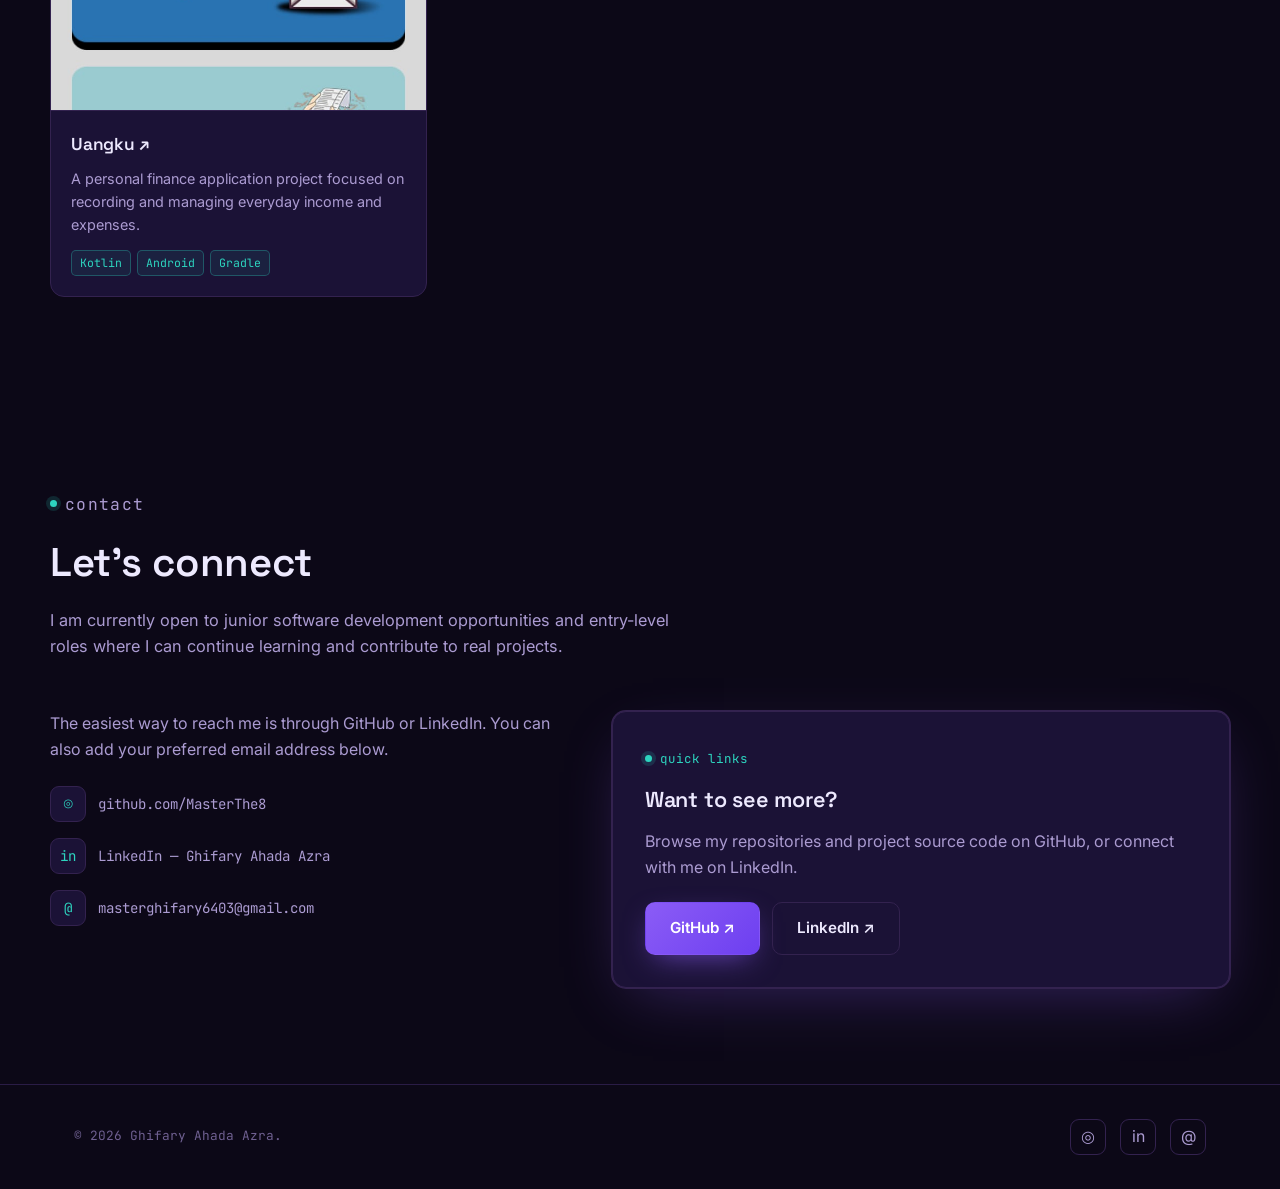
==== commit 094b4e20: "update v3" ====
--- a/index.html
+++ b/index.html
@@ -18,6 +18,7 @@
     <nav class="nav-links" id="navLinks">
       <a href="#home">home</a>
       <a href="#about">about</a>
+      <a href="#certificates">certificates</a>
       <a href="#projects">projects</a>
     </nav>
     <a href="#contact" class="nav-cta desktop-only">Contact Me</a>
@@ -77,7 +78,7 @@
   </div> -->
 
   <div class="about-body">
-    <p class="eyebrow">About me</p>
+    <p class="eyebrow">about me</p>
     <h2 style="font-size:clamp(1.6rem,3vw,2.1rem); margin-bottom:18px;">An Informatics graduate who likes building things that actually work.</h2>
     <p>
       I recently graduated in <strong>Informatics</strong> and am looking for opportunities to grow as a
@@ -89,6 +90,7 @@
       <strong>Java &amp; Spring Boot</strong> for full-stack applications, and <strong>Git/GitHub Actions</strong> for version control and CI/CD.
     </p>
 
+    <h3 class="about-subhead">Core skills</h3>
     <div class="skill-groups">
       <div class="skill-card">
         <h4>// languages</h4>
@@ -106,19 +108,60 @@
         <h4>// engineering</h4>
         <ul><li>REST API</li><li>CI/CD</li><li>GitHub Actions</li><li>Desktop Apps</li><li>File Parsing</li></ul>
       </div>
-      <div class="skill-card">
-        <h4>// education</h4>
-        <ul><li>Bachelor of Informatics Engineering</li><li>Universitas Mataram (2026)</li></ul>
-      </div>
-      <div class="skill-card">
-        <h4>// certifications</h4>
-        <ul><li>CASE Java (EC-Council, 2026)</li><li>Junior Mobile Developer (Komdigi, 2025)</li></ul>
-      </div>
-      <div class="skill-card">
-        <h4>// experience</h4>
-        <ul><li>Full Stack Java Developer Trainee, Metrodata Academy</li><li>Teaching Assistant (OOP), Universitas Mataram</li></ul>
-      </div>
-    </div>
+    </div>
+
+    <h3 class="about-subhead">Education &amp; experience</h3>
+    <div class="timeline">
+      <div class="timeline-item">
+        <div class="timeline-meta">Feb – Jun 2024</div>
+        <h5>Full Stack Java Developer Trainee <span class="kind">training</span></h5>
+        <div class="org">Metrodata Academy</div>
+      </div>
+      <div class="timeline-item">
+        <div class="timeline-meta">2024</div>
+        <h5>Teaching Assistant, Object-Oriented Programming <span class="kind">teaching</span></h5>
+        <div class="org">Universitas Mataram</div>
+      </div>
+      <div class="timeline-item">
+        <div class="timeline-meta">Graduated 2026</div>
+        <h5>Bachelor of Informatics Engineering <span class="kind">education</span></h5>
+        <div class="org">Universitas Mataram</div>
+      </div>
+    </div>
+  </div>
+</section>
+
+<!-- ============ CERTIFICATES ============ -->
+<section class="section wrap" id="certificates">
+  <div class="section-head reveal">
+    <p class="eyebrow">credentials</p>
+    <h2>Certificates</h2>
+    <p>Professional certifications I've earned. All original documents are kept in one shared folder below.</p>
+    <a href="https://drive.google.com/drive/folders/18j0SrTcU3MBX4sdvK5ywlFXe7k6XosXP?usp=drive_link" target="_blank" rel="noopener" class="btn btn-ghost cert-drive-link">Browse all certificates on Drive ↗</a>
+  </div>
+
+  <div class="cert-grid">
+    <article class="cert-card reveal">
+      <div class="cert-badge">
+        <img src="img/casejava.png" alt="CASE Java certification badge" width="96" height="96">
+      </div>
+      <div class="cert-body">
+        <h3>CASE Java</h3>
+        <p class="cert-issuer">EC-Council</p>
+        <p class="cert-issuer">2024</p>
+      </div>
+    </article>
+
+    <article class="cert-card reveal">
+      <div class="cert-badge cert-badge-placeholder">
+        <span>JMD</span>
+      </div>
+      <div class="cert-body">
+        <h3>Junior Mobile Developer</h3>
+        <p class="cert-issuer">VSGA · Komdigi</p>
+        <p class="cert-issuer">2025</p>
+      </div>
+    </article>
   </div>
 </section>
 
@@ -259,4 +302,4 @@
 <script src="script.js"></script>
 
 </body>
-</html>+</html>
--- a/style.css
+++ b/style.css
@@ -1,4 +1,4 @@
-/* ============ TOKENS ============ */
+  /* ============ TOKENS ============ */
   :root{
     --bg:#0c0817;
     --bg-alt:#120b24;
@@ -249,8 +249,13 @@
   .about-body p{ color:var(--text-dim); margin-bottom:18px; font-size:1.02rem; }
   .about-body strong{ color:var(--text); font-weight:600; }
 
+  .about-subhead{
+    font-family:var(--display); font-size:1.05rem; font-weight:600; color:var(--text);
+    margin:38px 0 16px; padding-bottom:10px; border-bottom:1px solid var(--border-soft);
+  }
+
   .skill-groups{
-    display:grid; grid-template-columns:repeat(2,1fr); gap:14px; margin-top:26px;
+    display:grid; grid-template-columns:repeat(4,1fr); gap:14px; margin-top:0;
   }
   .skill-card{
     background:var(--surface); border:1px solid var(--border); border-radius:var(--radius-sm);
@@ -263,6 +268,67 @@
   .skill-card li{
     font-size:.82rem; color:var(--text-dim); background:var(--bg-alt);
     border:1px solid var(--border-soft); padding:5px 10px; border-radius:6px;
+  }
+
+  /* timeline: education, certifications & experience */
+  .timeline{
+    position:relative; margin-top:0;
+    padding-left:28px; border-left:1px solid var(--border);
+    display:flex; flex-direction:column; gap:24px;
+  }
+  .timeline-item{ position:relative; }
+  .timeline-item::before{
+    content:""; position:absolute; left:-33px; top:5px;
+    width:9px; height:9px; border-radius:50%;
+    background:var(--bg); border:2px solid var(--accent);
+  }
+  .timeline-meta{
+    font-family:var(--mono); font-size:.76rem; color:var(--text-mute); margin-bottom:4px;
+  }
+  .timeline-item h5{
+    font-family:var(--display); font-size:1rem; font-weight:600; color:var(--text);
+    display:inline; margin-right:8px;
+  }
+  .timeline-item .org{
+    margin-top:2px; font-size:.9rem; color:var(--text-dim);
+  }
+  .timeline-item .kind{
+    font-family:var(--mono); font-size:.7rem; color:var(--accent);
+    border:1px solid rgba(45,212,191,.3); background:rgba(45,212,191,.08);
+    padding:2px 8px; border-radius:5px; vertical-align:middle;
+  }
+
+  /* ============ CERTIFICATES ============ */
+  .cert-grid{
+    display:grid; grid-template-columns:repeat(2,1fr); gap:22px;
+  }
+  .cert-card{
+    display:flex; gap:20px; align-items:flex-start;
+    background:var(--surface); border:1px solid var(--border); border-radius:var(--radius);
+    padding:22px; transition:border-color .3s ease, transform .3s ease;
+  }
+  .cert-card:hover{ border-color:var(--primary); transform:translateY(-4px); }
+  .cert-badge{
+    flex-shrink:0; width:96px; height:96px; border-radius:12px; overflow:hidden;
+    background:var(--surface-2); border:1px solid var(--border-soft);
+  }
+  .cert-badge img{ width:100%; height:100%; object-fit:cover; }
+  .cert-badge-placeholder{
+    display:flex; align-items:center; justify-content:center;
+    font-family:var(--mono); font-size:.82rem; color:var(--text-mute); letter-spacing:.04em;
+    background:linear-gradient(160deg, rgba(139,92,246,.25), rgba(45,212,191,.18)), var(--surface-2);
+  }
+  .cert-body h3{ font-size:1.08rem; margin-bottom:4px; }
+  .cert-issuer{ font-family:var(--mono); font-size:.8rem; color:var(--text-mute); margin-bottom:5px; }
+  .cert-drive-link{ margin-top:22px; }
+  .cert-verify{
+    display:inline-flex; align-items:center; gap:8px;
+    font-family:var(--mono); font-size:.8rem; color:var(--accent);
+  }
+  .cert-verify:hover{ color:var(--accent-soft); }
+  .cert-verify-dot{
+    width:7px; height:7px; border-radius:50%; background:var(--accent);
+    box-shadow:0 0 0 4px rgba(45,212,191,.15); flex-shrink:0;
   }
 
   /* ============ PROJECTS ============ */
@@ -410,6 +476,7 @@
     .hero{ grid-template-columns:1fr; padding-top:130px; }
     .about{ grid-template-columns:1fr; }
     .about-visual{ max-width:320px; }
+    .skill-groups{ grid-template-columns:repeat(2,1fr); }
     .projects-grid{ grid-template-columns:repeat(2,1fr); }
     .contact-inner{ grid-template-columns:1fr; }
   }
@@ -429,6 +496,8 @@
     .section{ padding:70px 0; }
     .projects-grid{ grid-template-columns:1fr; }
     .skill-groups{ grid-template-columns:1fr; }
+    .cert-grid{ grid-template-columns:1fr; }
+    .cert-card{ flex-direction:column; align-items:flex-start; }
   }
 
   @media (max-width:480px){
